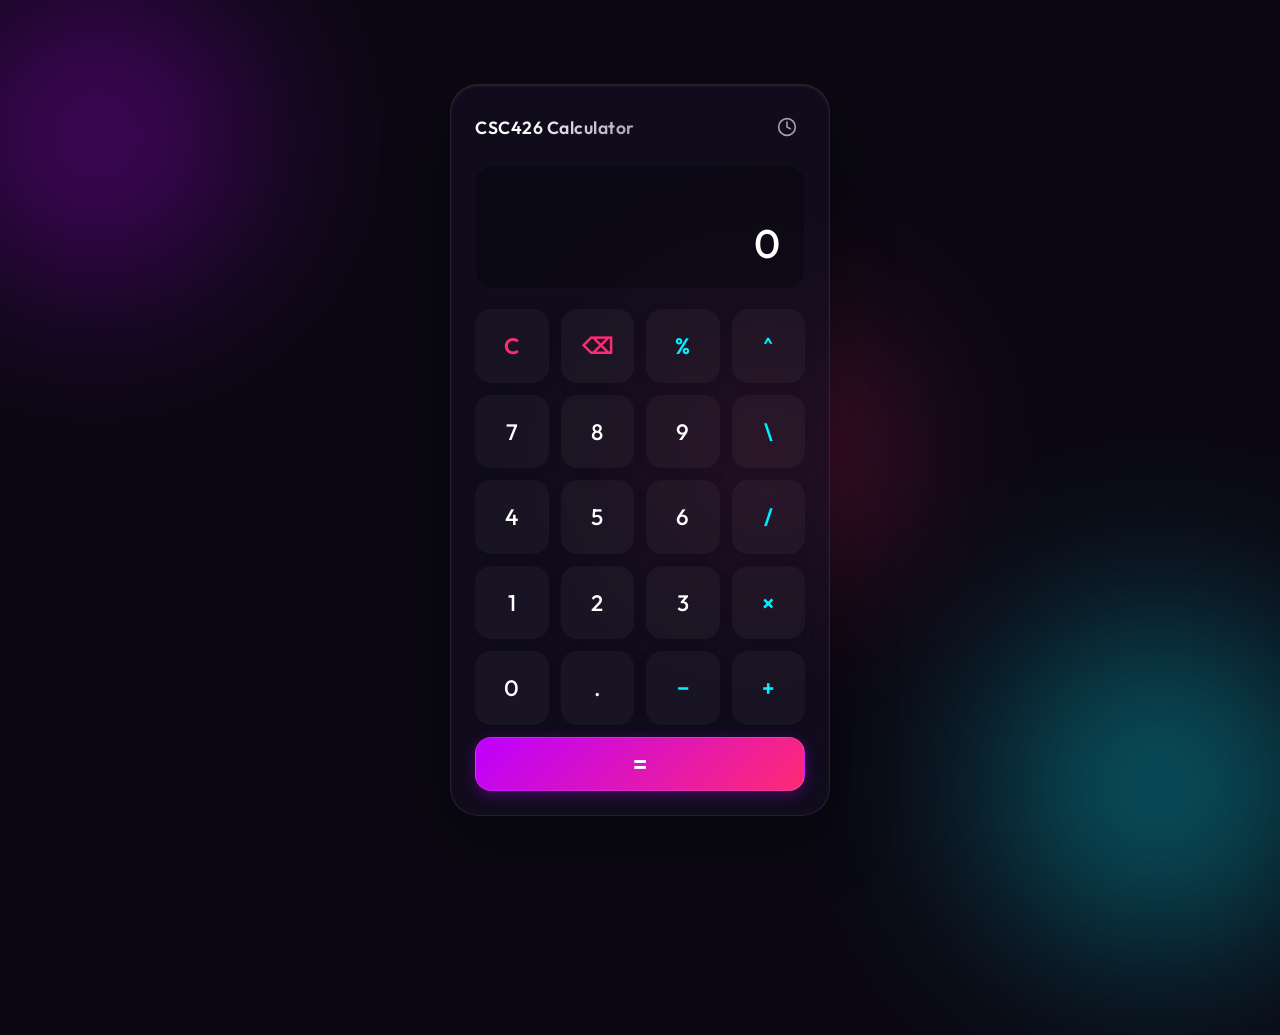
==== index.html @ 08188e0d "Initial commit: CSC426 Premium Calculator" ====
<!DOCTYPE html>
<html lang="en">
<head>
    <meta charset="UTF-8">
    <meta name="viewport" content="width=device-width, initial-scale=1.0">
    <meta name="description" content="A premium, highly aesthetic GUI-based calculator with standard and advanced operations, keyboard support, and history tracking.">
    <title>CSC426 Premium Calculator</title>
    <!-- Google Fonts -->
    <link rel="preconnect" href="https://fonts.googleapis.com">
    <link rel="preconnect" href="https://fonts.gstatic.com" crossorigin>
    <link href="https://fonts.googleapis.com/css2?family=Outfit:wght@300;400;500;600;700&display=swap" rel="stylesheet">
    <link rel="stylesheet" href="index.css">
</head>
<body>
    <!-- Background Animated Glow Bubbles -->
    <div class="glow-bubble bubble-1"></div>
    <div class="glow-bubble bubble-2"></div>
    <div class="glow-bubble bubble-3"></div>

    <div class="calculator-container" id="calculatorContainer">
        <!-- Header -->
        <header class="calculator-header">
            <h1 class="logo">CSC426 Calculator</h1>
            <button class="history-toggle-btn" id="historyToggleBtn" aria-label="Toggle calculation history">
                <!-- History Icon (SVG) -->
                <svg width="20" height="20" viewBox="0 0 24 24" fill="none" stroke="currentColor" stroke-width="2" stroke-linecap="round" stroke-linejoin="round">
                    <circle cx="12" cy="12" r="10"/>
                    <polyline points="12 6 12 12 16 14"/>
                </svg>
            </button>
        </header>

        <!-- Display Area -->
        <div class="calculator-display">
            <div class="expression-row" id="expressionDisplay" aria-live="polite"></div>
            <div class="result-row" id="resultDisplay" aria-live="polite">0</div>
        </div>

        <!-- Keypad Grid -->
        <div class="calculator-keypad">
            <!-- Row 1: Actions & Advanced Ops -->
            <button class="btn btn-action" id="key-clear" data-key="c">C</button>
            <button class="btn btn-action" id="key-backspace" data-key="backspace">⌫</button>
            <button class="btn btn-op" id="key-mod" data-op="%">%</button>
            <button class="btn btn-op" id="key-exp" data-op="^">^</button>

            <!-- Row 2 -->
            <button class="btn btn-num" data-num="7">7</button>
            <button class="btn btn-num" data-num="8">8</button>
            <button class="btn btn-num" data-num="9">9</button>
            <button class="btn btn-op" id="key-intdiv" data-op="\">\</button>

            <!-- Row 3 -->
            <button class="btn btn-num" data-num="4">4</button>
            <button class="btn btn-num" data-num="5">5</button>
            <button class="btn btn-num" data-num="6">6</button>
            <button class="btn btn-op" id="key-div" data-op="/">/</button>

            <!-- Row 4 -->
            <button class="btn btn-num" data-num="1">1</button>
            <button class="btn btn-num" data-num="2">2</button>
            <button class="btn btn-num" data-num="3">3</button>
            <button class="btn btn-op" id="key-mul" data-op="*">×</button>

            <!-- Row 5 -->
            <button class="btn btn-num" data-num="0">0</button>
            <button class="btn btn-num" data-num=".">.</button>
            <button class="btn btn-op" id="key-sub" data-op="-">−</button>
            <button class="btn btn-op" id="key-add" data-op="+">+</button>

            <!-- Equals (Spans full width or special style) -->
            <button class="btn btn-equals" id="key-equals">=</button>
        </div>

        <!-- History Panel (Slides out) -->
        <div class="history-panel" id="historyPanel">
            <div class="history-header">
                <h2>Calculation History</h2>
                <button class="close-history-btn" id="closeHistoryBtn" aria-label="Close history">
                    <svg width="20" height="20" viewBox="0 0 24 24" fill="none" stroke="currentColor" stroke-width="2" stroke-linecap="round" stroke-linejoin="round">
                        <line x1="18" y1="6" x2="6" y2="18"></line>
                        <line x1="6" y1="6" x2="18" y2="18"></line>
                    </svg>
                </button>
            </div>
            <div class="history-content" id="historyContent">
                <p class="empty-history-msg">No history yet</p>
            </div>
            <div class="history-footer">
                <button class="clear-history-btn" id="clearHistoryBtn">Clear All History</button>
            </div>
        </div>
    </div>

    <!-- Scripts -->
    <script src="index.js"></script>
</body>
</html>
---- index.css ----
/* Core Design System & Variables */
:root {
    --bg-dark: #0b0813;
    --card-bg: rgba(20, 16, 35, 0.65);
    --border-color: rgba(255, 255, 255, 0.08);
    --text-primary: #f3f0f7;
    --text-secondary: #a29bb3;
    
    /* Neon Colors */
    --neon-pink: #ff2a74;
    --neon-cyan: #00f0ff;
    --neon-purple: #bd00ff;
    --neon-yellow: #ffd000;
    --neon-green: #39ff14;
    --neon-red: #ff3b30;

    /* Key colors */
    --key-bg: rgba(255, 255, 255, 0.03);
    --key-bg-hover: rgba(255, 255, 255, 0.07);
    --key-bg-active: rgba(255, 255, 255, 0.12);
    
    --font-sans: 'Outfit', -apple-system, BlinkMacSystemFont, "Segoe UI", Roboto, sans-serif;
}

/* Base resets & styles */
* {
    box-sizing: border-box;
    margin: 0;
    padding: 0;
    user-select: none;
    -webkit-user-select: none;
}

body {
    background-color: var(--bg-dark);
    color: var(--text-primary);
    font-family: var(--font-sans);
    min-height: 100vh;
    display: flex;
    justify-content: center;
    align-items: center;
    overflow: hidden;
    position: relative;
}

/* Background animated glow bubbles */
.glow-bubble {
    position: absolute;
    border-radius: 50%;
    filter: blur(80px);
    opacity: 0.45;
    z-index: 0;
    pointer-events: none;
    animation: drift 25s infinite alternate ease-in-out;
}

.bubble-1 {
    width: 450px;
    height: 450px;
    background: radial-gradient(circle, var(--neon-purple) 0%, transparent 70%);
    top: -10%;
    left: -10%;
    animation-duration: 20s;
}

.bubble-2 {
    width: 500px;
    height: 500px;
    background: radial-gradient(circle, var(--neon-cyan) 0%, transparent 70%);
    bottom: -15%;
    right: -10%;
    animation-duration: 28s;
}

.bubble-3 {
    width: 350px;
    height: 350px;
    background: radial-gradient(circle, var(--neon-pink) 0%, transparent 70%);
    top: 50%;
    left: 60%;
    transform: translate(-50%, -50%);
    animation-duration: 22s;
}

@keyframes drift {
    0% {
        transform: translate(0, 0) scale(1) rotate(0deg);
    }
    50% {
        transform: translate(50px, -50px) scale(1.1) rotate(180deg);
    }
    100% {
        transform: translate(-30px, 40px) scale(0.9) rotate(360deg);
    }
}

/* Calculator Container */
.calculator-container {
    width: 100%;
    max-width: 380px;
    background: var(--card-bg);
    border: 1px solid var(--border-color);
    border-radius: 28px;
    box-shadow: 0 24px 64px rgba(0, 0, 0, 0.4), 
                inset 0 1px 2px rgba(255, 255, 255, 0.1);
    backdrop-filter: blur(20px);
    -webkit-backdrop-filter: blur(20px);
    padding: 24px;
    display: flex;
    flex-direction: column;
    gap: 20px;
    z-index: 10;
    position: relative;
    overflow: hidden;
}

/* Header */
.calculator-header {
    display: flex;
    justify-content: space-between;
    align-items: center;
}

.logo {
    font-size: 1.1rem;
    font-weight: 600;
    letter-spacing: 0.5px;
    background: linear-gradient(135deg, #ffffff 30%, var(--text-secondary));
    -webkit-background-clip: text;
    -webkit-text-fill-color: transparent;
}

.history-toggle-btn {
    background: transparent;
    border: none;
    color: var(--text-secondary);
    cursor: pointer;
    padding: 8px;
    border-radius: 50%;
    display: flex;
    align-items: center;
    justify-content: center;
    transition: all 0.3s cubic-bezier(0.4, 0, 0.2, 1);
}

.history-toggle-btn:hover {
    color: var(--neon-cyan);
    background: rgba(255, 255, 255, 0.05);
    transform: rotate(-15deg);
}

/* Display */
.calculator-display {
    background: rgba(0, 0, 0, 0.25);
    border-radius: 18px;
    padding: 20px 24px;
    min-height: 110px;
    display: flex;
    flex-direction: column;
    justify-content: flex-end;
    align-items: flex-end;
    gap: 8px;
    border: 1px solid rgba(255, 255, 255, 0.02);
    word-break: break-all;
    overflow: hidden;
}

.expression-row {
    font-size: 1.1rem;
    color: var(--text-secondary);
    min-height: 1.5rem;
    text-align: right;
    letter-spacing: 0.5px;
    font-weight: 300;
    transition: opacity 0.2s ease;
}

.result-row {
    font-size: 2.5rem;
    font-weight: 500;
    color: #fff;
    text-align: right;
    width: 100%;
    overflow-x: auto;
    white-space: nowrap;
    scrollbar-width: none; /* Firefox */
}

.result-row::-webkit-scrollbar {
    display: none; /* Safari and Chrome */
}

/* Keypad Grid */
.calculator-keypad {
    display: grid;
    grid-template-columns: repeat(4, 1fr);
    gap: 12px;
}

/* Key buttons base */
.btn {
    border: 1px solid transparent;
    border-radius: 16px;
    font-family: var(--font-sans);
    font-size: 1.4rem;
    font-weight: 500;
    color: var(--text-primary);
    background: var(--key-bg);
    aspect-ratio: 1;
    cursor: pointer;
    transition: all 0.2s cubic-bezier(0.4, 0, 0.2, 1);
    display: flex;
    align-items: center;
    justify-content: center;
    position: relative;
    overflow: hidden;
    outline: none;
    box-shadow: 0 4px 12px rgba(0, 0, 0, 0.15);
}

.btn::after {
    content: '';
    position: absolute;
    top: 50%;
    left: 50%;
    width: 0;
    height: 0;
    background: rgba(255, 255, 255, 0.15);
    border-radius: 50%;
    transform: translate(-50%, -50%);
    transition: width 0.3s ease, height 0.3s ease;
}

.btn:active::after {
    width: 120%;
    height: 120%;
}

.btn:hover {
    background: var(--key-bg-hover);
    border-color: rgba(255, 255, 255, 0.05);
    transform: translateY(-2px);
    box-shadow: 0 6px 16px rgba(0, 0, 0, 0.2);
}

.btn:active {
    background: var(--key-bg-active);
    transform: translateY(1px);
    box-shadow: 0 2px 6px rgba(0, 0, 0, 0.1);
}

/* Number Button */
.btn-num {
    color: #ffffff;
}

/* Operator Buttons */
.btn-op {
    color: var(--neon-cyan);
    font-weight: 600;
}

.btn-op:hover {
    color: #ffffff;
    background: var(--neon-cyan);
    box-shadow: 0 0 15px rgba(0, 240, 255, 0.4);
    border-color: rgba(0, 240, 255, 0.6);
}

/* Action Buttons (Clear, Backspace) */
.btn-action {
    color: var(--neon-pink);
    font-weight: 600;
}

.btn-action:hover {
    color: #ffffff;
    background: var(--neon-pink);
    box-shadow: 0 0 15px rgba(255, 42, 116, 0.4);
    border-color: rgba(255, 42, 116, 0.6);
}

/* Equals Button */
.btn-equals {
    grid-column: span 4;
    aspect-ratio: auto;
    height: 54px;
    background: linear-gradient(135deg, var(--neon-purple), var(--neon-pink));
    color: #ffffff;
    font-size: 1.6rem;
    font-weight: 600;
    box-shadow: 0 4px 15px rgba(189, 0, 255, 0.3);
    border-color: rgba(255, 255, 255, 0.1);
}

.btn-equals:hover {
    background: linear-gradient(135deg, #cd33ff, #ff4d8d);
    box-shadow: 0 6px 20px rgba(189, 0, 255, 0.5);
    transform: translateY(-2px);
}

.btn-equals:active {
    background: linear-gradient(135deg, var(--neon-purple), var(--neon-pink));
    box-shadow: 0 2px 10px rgba(189, 0, 255, 0.3);
    transform: translateY(1px);
}

/* History Panel Styling */
.history-panel {
    position: absolute;
    top: 0;
    right: 0;
    width: 100%;
    height: 100%;
    background: rgba(15, 12, 28, 0.95);
    backdrop-filter: blur(25px);
    -webkit-backdrop-filter: blur(25px);
    border-radius: 28px;
    z-index: 100;
    padding: 24px;
    display: flex;
    flex-direction: column;
    gap: 16px;
    transform: translateX(100%);
    transition: transform 0.4s cubic-bezier(0.16, 1, 0.3, 1);
}

.history-panel.open {
    transform: translateX(0);
}

.history-header {
    display: flex;
    justify-content: space-between;
    align-items: center;
    border-bottom: 1px solid rgba(255, 255, 255, 0.06);
    padding-bottom: 12px;
}

.history-header h2 {
    font-size: 1.1rem;
    font-weight: 600;
    color: #fff;
}

.close-history-btn {
    background: transparent;
    border: none;
    color: var(--text-secondary);
    cursor: pointer;
    padding: 4px;
    border-radius: 50%;
    display: flex;
    align-items: center;
    justify-content: center;
    transition: all 0.2s ease;
}

.close-history-btn:hover {
    color: var(--neon-pink);
    background: rgba(255, 255, 255, 0.05);
}

.history-content {
    flex-grow: 1;
    overflow-y: auto;
    display: flex;
    flex-direction: column;
    gap: 14px;
    padding-right: 4px;
}

/* Scrollbar styling for history content */
.history-content::-webkit-scrollbar {
    width: 4px;
}

.history-content::-webkit-scrollbar-track {
    background: transparent;
}

.history-content::-webkit-scrollbar-thumb {
    background: rgba(255, 255, 255, 0.1);
    border-radius: 4px;
}

.history-content::-webkit-scrollbar-thumb:hover {
    background: rgba(255, 255, 255, 0.25);
}

.empty-history-msg {
    color: var(--text-secondary);
    font-size: 0.95rem;
    text-align: center;
    margin-top: 40px;
}

.history-item {
    padding: 12px 14px;
    background: rgba(255, 255, 255, 0.02);
    border-radius: 12px;
    border: 1px solid rgba(255, 255, 255, 0.02);
    display: flex;
    flex-direction: column;
    gap: 4px;
    cursor: pointer;
    transition: all 0.2s ease;
}

.history-item:hover {
    background: rgba(255, 255, 255, 0.05);
    border-color: rgba(255, 255, 255, 0.08);
}

.history-item-expr {
    font-size: 0.9rem;
    color: var(--text-secondary);
    text-align: right;
    word-break: break-all;
}

.history-item-res {
    font-size: 1.25rem;
    font-weight: 600;
    color: var(--neon-cyan);
    text-align: right;
    word-break: break-all;
}

.history-footer {
    display: flex;
    justify-content: flex-end;
}

.clear-history-btn {
    background: transparent;
    border: 1px solid rgba(255, 42, 116, 0.3);
    color: var(--neon-pink);
    border-radius: 10px;
    padding: 8px 16px;
    font-family: var(--font-sans);
    font-weight: 500;
    font-size: 0.85rem;
    cursor: pointer;
    transition: all 0.2s ease;
}

.clear-history-btn:hover {
    background: rgba(255, 42, 116, 0.1);
    border-color: rgba(255, 42, 116, 0.6);
}

/* Responsiveness adjustments for smaller devices */
@media (max-height: 650px) {
    .calculator-container {
        max-width: 340px;
        padding: 16px;
        gap: 12px;
        border-radius: 20px;
    }
    
    .calculator-display {
        min-height: 80px;
        padding: 12px 18px;
    }
    
    .result-row {
        font-size: 2rem;
    }

    .btn {
        font-size: 1.2rem;
        border-radius: 12px;
    }
    
    .btn-equals {
        height: 46px;
    }
}
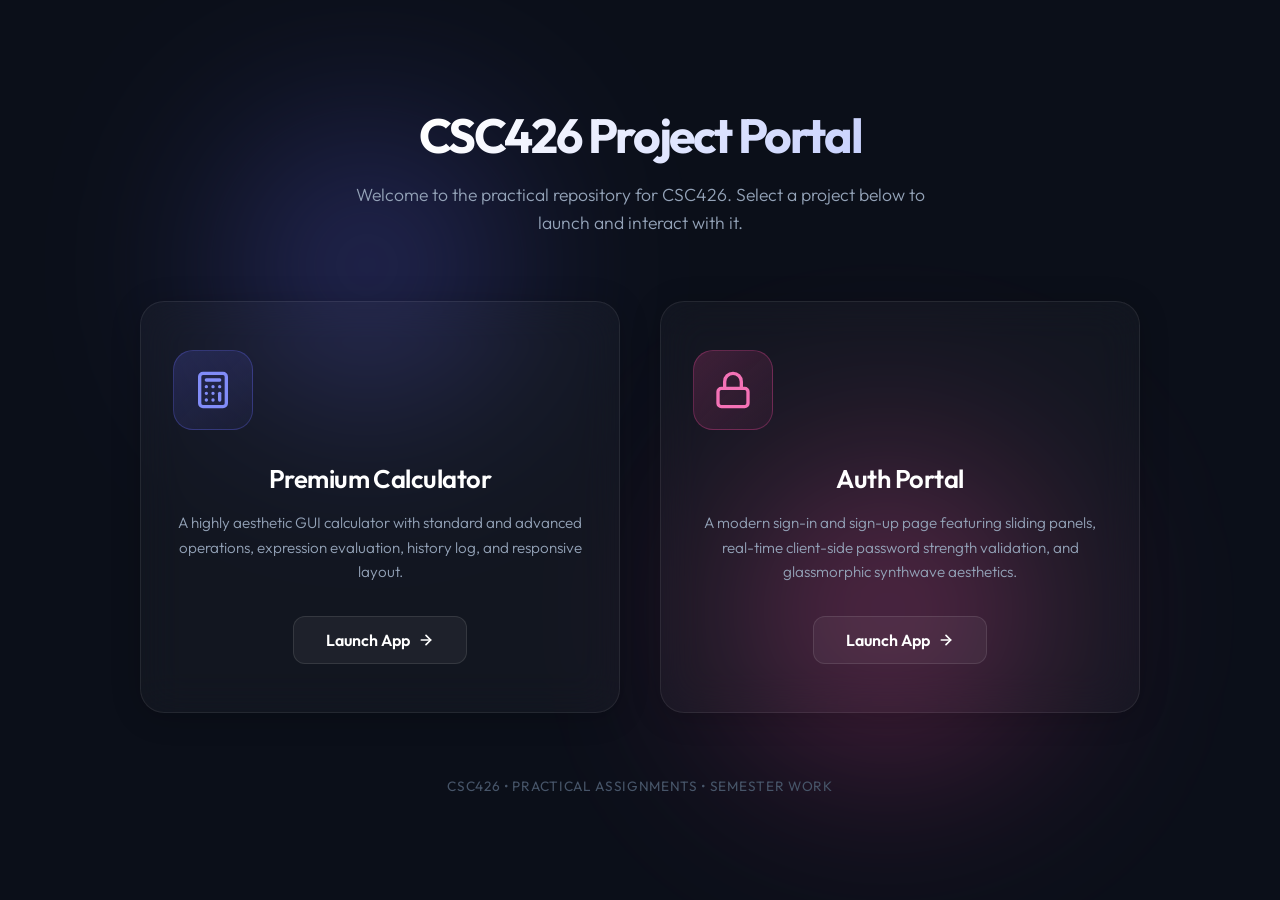
==== commit e672578e: "Add project portal index, and implement cross-browser compatibility fixes" ====
--- a/index.html
+++ b/index.html
@@ -3,96 +3,313 @@
 <head>
     <meta charset="UTF-8">
     <meta name="viewport" content="width=device-width, initial-scale=1.0">
-    <meta name="description" content="A premium, highly aesthetic GUI-based calculator with standard and advanced operations, keyboard support, and history tracking.">
-    <title>CSC426 Premium Calculator</title>
+    <meta name="description" content="CSC426 Practical Projects Portal - Access the Premium Calculator and Auth Portal assignment projects.">
+    <title>CSC426 Project Portal</title>
     <!-- Google Fonts -->
     <link rel="preconnect" href="https://fonts.googleapis.com">
     <link rel="preconnect" href="https://fonts.gstatic.com" crossorigin>
     <link href="https://fonts.googleapis.com/css2?family=Outfit:wght@300;400;500;600;700&display=swap" rel="stylesheet">
-    <link rel="stylesheet" href="index.css">
+    <style>
+        :root {
+            --bg-color: #0b0f19;
+            --card-bg: rgba(255, 255, 255, 0.03);
+            --card-border: rgba(255, 255, 255, 0.08);
+            --card-hover-border: rgba(255, 255, 255, 0.2);
+            --text-primary: #ffffff;
+            --text-secondary: #94a3b8;
+            --primary-glow: rgba(99, 102, 241, 0.15);
+            --secondary-glow: rgba(236, 72, 153, 0.15);
+            --accent-blue: #6366f1;
+            --accent-pink: #ec4899;
+            --transition-speed: 0.4s;
+        }
+
+        * {
+            box-sizing: border-box;
+            margin: 0;
+            padding: 0;
+        }
+
+        body {
+            font-family: 'Outfit', sans-serif;
+            background-color: var(--bg-color);
+            color: var(--text-primary);
+            min-height: 100vh;
+            display: flex;
+            flex-direction: column;
+            justify-content: center;
+            align-items: center;
+            overflow-x: hidden;
+            position: relative;
+            padding: 2rem;
+        }
+
+        /* Background Animated Glow Bubbles */
+        .glow-bubble {
+            position: absolute;
+            border-radius: 50%;
+            filter: blur(100px);
+            z-index: 0;
+            opacity: 0.6;
+            pointer-events: none;
+            animation: float 20s infinite alternate ease-in-out;
+        }
+
+        .bubble-1 {
+            top: 10%;
+            left: 15%;
+            width: 350px;
+            height: 350px;
+            background: radial-gradient(circle, var(--accent-blue) 0%, transparent 70%);
+        }
+
+        .bubble-2 {
+            bottom: 10%;
+            right: 15%;
+            width: 400px;
+            height: 400px;
+            background: radial-gradient(circle, var(--accent-pink) 0%, transparent 70%);
+            animation-delay: -5s;
+        }
+
+        @keyframes float {
+            0% {
+                transform: translate(0, 0) scale(1);
+            }
+            100% {
+                transform: translate(50px, 40px) scale(1.1);
+            }
+        }
+
+        /* Container & Portal Layout */
+        .portal-container {
+            position: relative;
+            z-index: 1;
+            max-width: 1000px;
+            width: 100%;
+            text-align: center;
+        }
+
+        header {
+            margin-bottom: 4rem;
+        }
+
+        h1 {
+            font-size: 3rem;
+            font-weight: 700;
+            letter-spacing: -0.05em;
+            margin-bottom: 1rem;
+            background: linear-gradient(135deg, #ffffff 30%, #a5b4fc 100%);
+            -webkit-background-clip: text;
+            -webkit-text-fill-color: transparent;
+        }
+
+        .subtitle {
+            font-size: 1.1rem;
+            color: var(--text-secondary);
+            font-weight: 300;
+            max-width: 600px;
+            margin: 0 auto;
+            line-height: 1.6;
+        }
+
+        /* Grid */
+        .projects-grid {
+            display: grid;
+            grid-template-columns: repeat(auto-fit, minmax(320px, 1fr));
+            gap: 2.5rem;
+            justify-content: center;
+            width: 100%;
+        }
+
+        /* Project Cards */
+        .project-card {
+            background: var(--card-bg);
+            border: 1px solid var(--card-border);
+            border-radius: 24px;
+            padding: 3rem 2rem;
+            text-decoration: none;
+            color: inherit;
+            display: flex;
+            flex-direction: column;
+            align-items: center;
+            justify-content: space-between;
+            transition: all var(--transition-speed) cubic-bezier(0.16, 1, 0.3, 1);
+            backdrop-filter: blur(20px);
+            -webkit-backdrop-filter: blur(20px);
+            position: relative;
+            overflow: hidden;
+            box-shadow: 0 4px 30px rgba(0, 0, 0, 0.2);
+        }
+
+        .project-card::before {
+            content: '';
+            position: absolute;
+            top: 0;
+            left: 0;
+            width: 100%;
+            height: 100%;
+            background: linear-gradient(180deg, rgba(255, 255, 255, 0.05) 0%, transparent 100%);
+            opacity: 0;
+            transition: opacity var(--transition-speed);
+        }
+
+        .project-card:hover {
+            transform: translateY(-8px);
+            border-color: var(--card-hover-border);
+            box-shadow: 0 20px 40px rgba(0, 0, 0, 0.4), 
+                        0 0 40px rgba(99, 102, 241, 0.1);
+        }
+
+        .project-card:hover::before {
+            opacity: 1;
+        }
+
+        .card-icon-container {
+            width: 80px;
+            height: 80px;
+            border-radius: 20px;
+            display: flex;
+            align-items: center;
+            justify-content: center;
+            margin-bottom: 2rem;
+            transition: transform var(--transition-speed);
+        }
+
+        .project-card:hover .card-icon-container {
+            transform: scale(1.1) rotate(5deg);
+        }
+
+        .calculator-card .card-icon-container {
+            background: linear-gradient(135deg, rgba(99, 102, 241, 0.2) 0%, rgba(99, 102, 241, 0.05) 100%);
+            border: 1px solid rgba(99, 102, 241, 0.3);
+            color: #818cf8;
+        }
+
+        .auth-card .card-icon-container {
+            background: linear-gradient(135deg, rgba(236, 72, 153, 0.2) 0%, rgba(236, 72, 153, 0.05) 100%);
+            border: 1px solid rgba(236, 72, 153, 0.3);
+            color: #f472b6;
+        }
+
+        .project-card h2 {
+            font-size: 1.6rem;
+            font-weight: 600;
+            margin-bottom: 1rem;
+            letter-spacing: -0.02em;
+        }
+
+        .project-card p {
+            font-size: 0.95rem;
+            color: var(--text-secondary);
+            line-height: 1.6;
+            margin-bottom: 2rem;
+            font-weight: 300;
+        }
+
+        .btn-launch {
+            display: inline-flex;
+            align-items: center;
+            gap: 0.5rem;
+            font-size: 1rem;
+            font-weight: 600;
+            padding: 0.8rem 2rem;
+            border-radius: 12px;
+            background: rgba(255, 255, 255, 0.05);
+            border: 1px solid rgba(255, 255, 255, 0.1);
+            color: var(--text-primary);
+            transition: all var(--transition-speed);
+        }
+
+        .calculator-card:hover .btn-launch {
+            background: var(--accent-blue);
+            border-color: var(--accent-blue);
+            box-shadow: 0 0 20px rgba(99, 102, 241, 0.4);
+        }
+
+        .auth-card:hover .btn-launch {
+            background: var(--accent-pink);
+            border-color: var(--accent-pink);
+            box-shadow: 0 0 20px rgba(236, 72, 153, 0.4);
+        }
+
+        /* Footer */
+        footer {
+            margin-top: auto;
+            padding-top: 4rem;
+            font-size: 0.85rem;
+            color: #475569;
+            font-weight: 400;
+            letter-spacing: 0.05em;
+            text-transform: uppercase;
+        }
+    </style>
 </head>
 <body>
     <!-- Background Animated Glow Bubbles -->
     <div class="glow-bubble bubble-1"></div>
     <div class="glow-bubble bubble-2"></div>
-    <div class="glow-bubble bubble-3"></div>
-
-    <div class="calculator-container" id="calculatorContainer">
+
+    <div class="portal-container">
         <!-- Header -->
-        <header class="calculator-header">
-            <h1 class="logo">CSC426 Calculator</h1>
-            <button class="history-toggle-btn" id="historyToggleBtn" aria-label="Toggle calculation history">
-                <!-- History Icon (SVG) -->
-                <svg width="20" height="20" viewBox="0 0 24 24" fill="none" stroke="currentColor" stroke-width="2" stroke-linecap="round" stroke-linejoin="round">
-                    <circle cx="12" cy="12" r="10"/>
-                    <polyline points="12 6 12 12 16 14"/>
-                </svg>
-            </button>
+        <header>
+            <h1 id="portal-title">CSC426 Project Portal</h1>
+            <p class="subtitle">Welcome to the practical repository for CSC426. Select a project below to launch and interact with it.</p>
         </header>
 
-        <!-- Display Area -->
-        <div class="calculator-display">
-            <div class="expression-row" id="expressionDisplay" aria-live="polite"></div>
-            <div class="result-row" id="resultDisplay" aria-live="polite">0</div>
-        </div>
-
-        <!-- Keypad Grid -->
-        <div class="calculator-keypad">
-            <!-- Row 1: Actions & Advanced Ops -->
-            <button class="btn btn-action" id="key-clear" data-key="c">C</button>
-            <button class="btn btn-action" id="key-backspace" data-key="backspace">⌫</button>
-            <button class="btn btn-op" id="key-mod" data-op="%">%</button>
-            <button class="btn btn-op" id="key-exp" data-op="^">^</button>
-
-            <!-- Row 2 -->
-            <button class="btn btn-num" data-num="7">7</button>
-            <button class="btn btn-num" data-num="8">8</button>
-            <button class="btn btn-num" data-num="9">9</button>
-            <button class="btn btn-op" id="key-intdiv" data-op="\">\</button>
-
-            <!-- Row 3 -->
-            <button class="btn btn-num" data-num="4">4</button>
-            <button class="btn btn-num" data-num="5">5</button>
-            <button class="btn btn-num" data-num="6">6</button>
-            <button class="btn btn-op" id="key-div" data-op="/">/</button>
-
-            <!-- Row 4 -->
-            <button class="btn btn-num" data-num="1">1</button>
-            <button class="btn btn-num" data-num="2">2</button>
-            <button class="btn btn-num" data-num="3">3</button>
-            <button class="btn btn-op" id="key-mul" data-op="*">×</button>
-
-            <!-- Row 5 -->
-            <button class="btn btn-num" data-num="0">0</button>
-            <button class="btn btn-num" data-num=".">.</button>
-            <button class="btn btn-op" id="key-sub" data-op="-">−</button>
-            <button class="btn btn-op" id="key-add" data-op="+">+</button>
-
-            <!-- Equals (Spans full width or special style) -->
-            <button class="btn btn-equals" id="key-equals">=</button>
-        </div>
-
-        <!-- History Panel (Slides out) -->
-        <div class="history-panel" id="historyPanel">
-            <div class="history-header">
-                <h2>Calculation History</h2>
-                <button class="close-history-btn" id="closeHistoryBtn" aria-label="Close history">
-                    <svg width="20" height="20" viewBox="0 0 24 24" fill="none" stroke="currentColor" stroke-width="2" stroke-linecap="round" stroke-linejoin="round">
-                        <line x1="18" y1="6" x2="6" y2="18"></line>
-                        <line x1="6" y1="6" x2="18" y2="18"></line>
+        <!-- Grid of Project Cards -->
+        <main class="projects-grid">
+            <!-- Card 1: Calculator -->
+            <a href="/calculator/index.html" class="project-card calculator-card" id="link-calculator">
+                <div>
+                    <div class="card-icon-container">
+                        <!-- Calculator Icon -->
+                        <svg width="40" height="40" viewBox="0 0 24 24" fill="none" stroke="currentColor" stroke-width="2" stroke-linecap="round" stroke-linejoin="round">
+                            <rect x="4" y="2" width="16" height="20" rx="2" ry="2"/>
+                            <line x1="8" y1="6" x2="16" y2="6"/>
+                            <line x1="16" y1="14" x2="16" y2="18"/>
+                            <path d="M16 10h.01M12 10h.01M8 10h.01M12 14h.01M8 14h.01M12 18h.01M8 18h.01"/>
+                        </svg>
+                    </div>
+                    <h2>Premium Calculator</h2>
+                    <p>A highly aesthetic GUI calculator with standard and advanced operations, expression evaluation, history log, and responsive layout.</p>
+                </div>
+                <div class="btn-launch">
+                    Launch App
+                    <svg width="16" height="16" viewBox="0 0 24 24" fill="none" stroke="currentColor" stroke-width="2.5" stroke-linecap="round" stroke-linejoin="round">
+                        <line x1="5" y1="12" x2="19" y2="12"></line>
+                        <polyline points="12 5 19 12 12 19"></polyline>
                     </svg>
-                </button>
-            </div>
-            <div class="history-content" id="historyContent">
-                <p class="empty-history-msg">No history yet</p>
-            </div>
-            <div class="history-footer">
-                <button class="clear-history-btn" id="clearHistoryBtn">Clear All History</button>
-            </div>
-        </div>
+                </div>
+            </a>
+
+            <!-- Card 2: Auth Portal -->
+            <a href="/auth/index.html" class="project-card auth-card" id="link-auth">
+                <div>
+                    <div class="card-icon-container">
+                        <!-- Shield/Lock Icon -->
+                        <svg width="40" height="40" viewBox="0 0 24 24" fill="none" stroke="currentColor" stroke-width="2" stroke-linecap="round" stroke-linejoin="round">
+                            <rect x="3" y="11" width="18" height="11" rx="2" ry="2"/>
+                            <path d="M7 11V7a5 5 0 0 1 10 0v4"/>
+                        </svg>
+                    </div>
+                    <h2>Auth Portal</h2>
+                    <p>A modern sign-in and sign-up page featuring sliding panels, real-time client-side password strength validation, and glassmorphic synthwave aesthetics.</p>
+                </div>
+                <div class="btn-launch">
+                    Launch App
+                    <svg width="16" height="16" viewBox="0 0 24 24" fill="none" stroke="currentColor" stroke-width="2.5" stroke-linecap="round" stroke-linejoin="round">
+                        <line x1="5" y1="12" x2="19" y2="12"></line>
+                        <polyline points="12 5 19 12 12 19"></polyline>
+                    </svg>
+                </div>
+            </a>
+        </main>
+
+        <!-- Footer -->
+        <footer>
+            CSC426 &bull; Practical Assignments &bull; Semester Work
+        </footer>
     </div>
-
-    <!-- Scripts -->
-    <script src="index.js"></script>
 </body>
 </html>
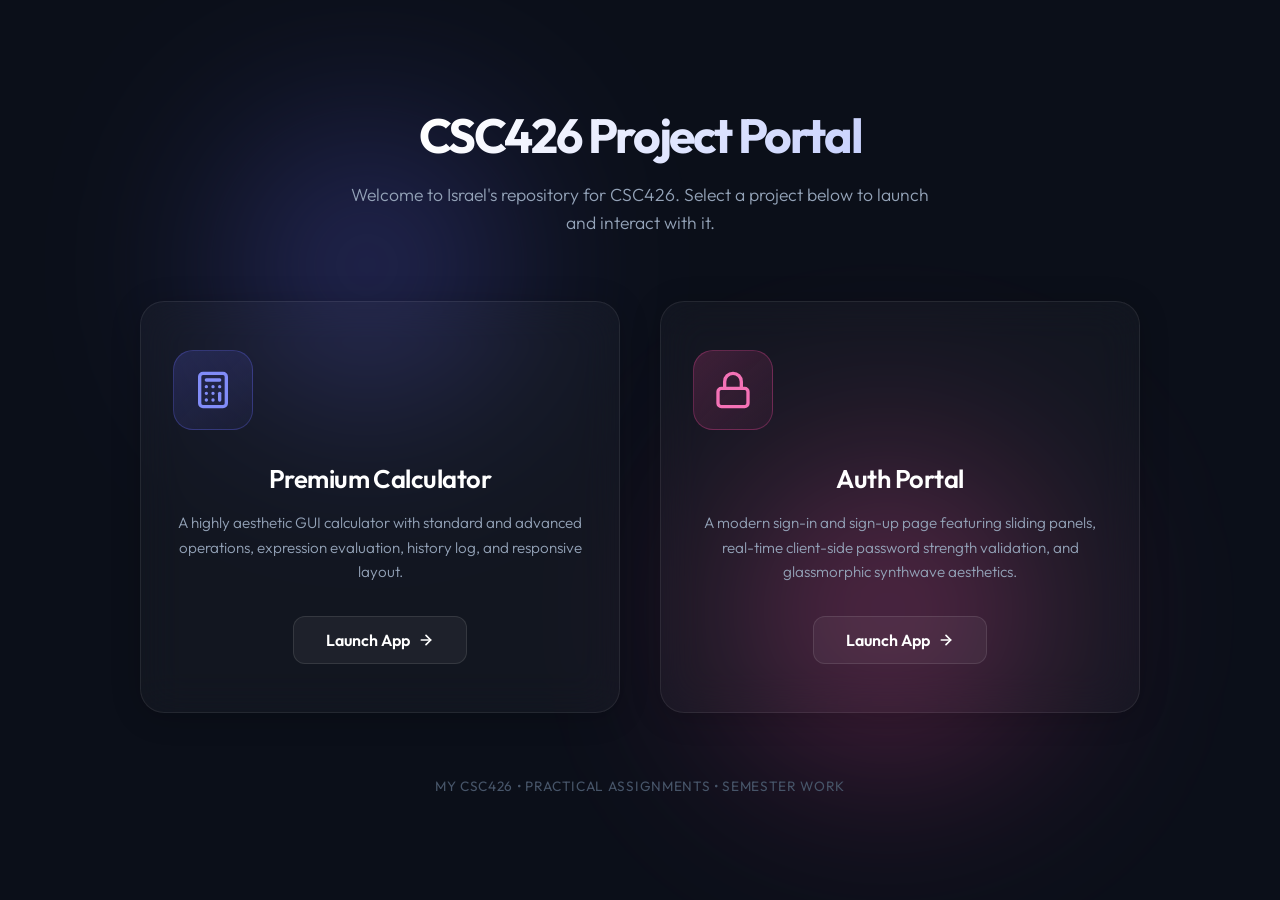
==== commit 9c5aa982: "Updated CSC426" ====
--- a/index.html
+++ b/index.html
@@ -254,7 +254,7 @@
         <!-- Header -->
         <header>
             <h1 id="portal-title">CSC426 Project Portal</h1>
-            <p class="subtitle">Welcome to the practical repository for CSC426. Select a project below to launch and interact with it.</p>
+            <p class="subtitle">Welcome to Israel's repository for CSC426. Select a project below to launch and interact with it.</p>
         </header>
 
         <!-- Grid of Project Cards -->
@@ -308,7 +308,7 @@
 
         <!-- Footer -->
         <footer>
-            CSC426 &bull; Practical Assignments &bull; Semester Work
+           My CSC426 &bull; Practical Assignments &bull; Semester Work
         </footer>
     </div>
 </body>
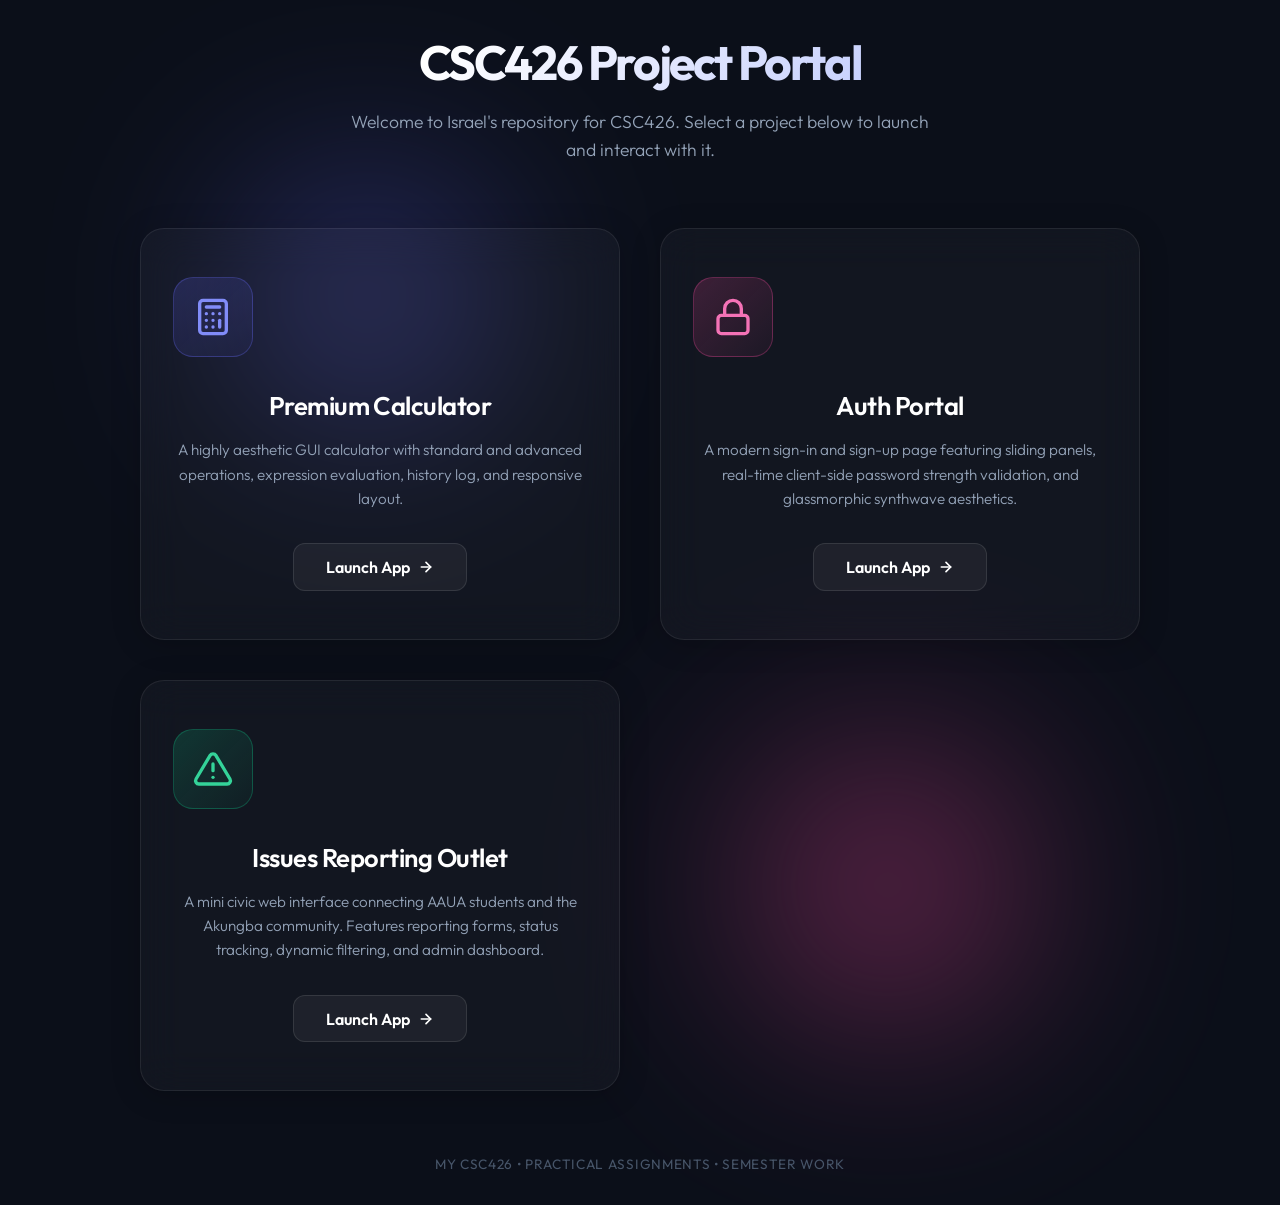
==== commit e0405224: "Add Issues Reporting Outlet (IRO) assignment project" ====
--- a/index.html
+++ b/index.html
@@ -21,6 +21,7 @@
             --secondary-glow: rgba(236, 72, 153, 0.15);
             --accent-blue: #6366f1;
             --accent-pink: #ec4899;
+            --accent-emerald: #10b981;
             --transition-speed: 0.4s;
         }
 
@@ -192,6 +193,12 @@
             color: #f472b6;
         }
 
+        .iro-card .card-icon-container {
+            background: linear-gradient(135deg, rgba(16, 185, 129, 0.2) 0%, rgba(16, 185, 129, 0.05) 100%);
+            border: 1px solid rgba(16, 185, 129, 0.3);
+            color: #34d399;
+        }
+
         .project-card h2 {
             font-size: 1.6rem;
             font-weight: 600;
@@ -231,6 +238,12 @@
             background: var(--accent-pink);
             border-color: var(--accent-pink);
             box-shadow: 0 0 20px rgba(236, 72, 153, 0.4);
+        }
+
+        .iro-card:hover .btn-launch {
+            background: var(--accent-emerald);
+            border-color: var(--accent-emerald);
+            box-shadow: 0 0 20px rgba(16, 185, 129, 0.4);
         }
 
         /* Footer */
@@ -304,6 +317,29 @@
                     </svg>
                 </div>
             </a>
+
+            <!-- Card 3: Issues Reporting Outlet (IRO) -->
+            <a href="/iro/index.html" class="project-card iro-card" id="link-iro">
+                <div>
+                    <div class="card-icon-container">
+                        <!-- Alert/Notification Icon -->
+                        <svg width="40" height="40" viewBox="0 0 24 24" fill="none" stroke="currentColor" stroke-width="2" stroke-linecap="round" stroke-linejoin="round">
+                            <path d="M10.29 3.86L1.82 18a2 2 0 0 0 1.71 3h16.94a2 2 0 0 0 1.71-3L13.71 3.86a2 2 0 0 0-3.42 0z"/>
+                            <line x1="12" y1="9" x2="12" y2="13"/>
+                            <line x1="12" y1="17" x2="12.01" y2="17"/>
+                        </svg>
+                    </div>
+                    <h2>Issues Reporting Outlet</h2>
+                    <p>A mini civic web interface connecting AAUA students and the Akungba community. Features reporting forms, status tracking, dynamic filtering, and admin dashboard.</p>
+                </div>
+                <div class="btn-launch">
+                    Launch App
+                    <svg width="16" height="16" viewBox="0 0 24 24" fill="none" stroke="currentColor" stroke-width="2.5" stroke-linecap="round" stroke-linejoin="round">
+                        <line x1="5" y1="12" x2="19" y2="12"></line>
+                        <polyline points="12 5 19 12 12 19"></polyline>
+                    </svg>
+                </div>
+            </a>
         </main>
 
         <!-- Footer -->
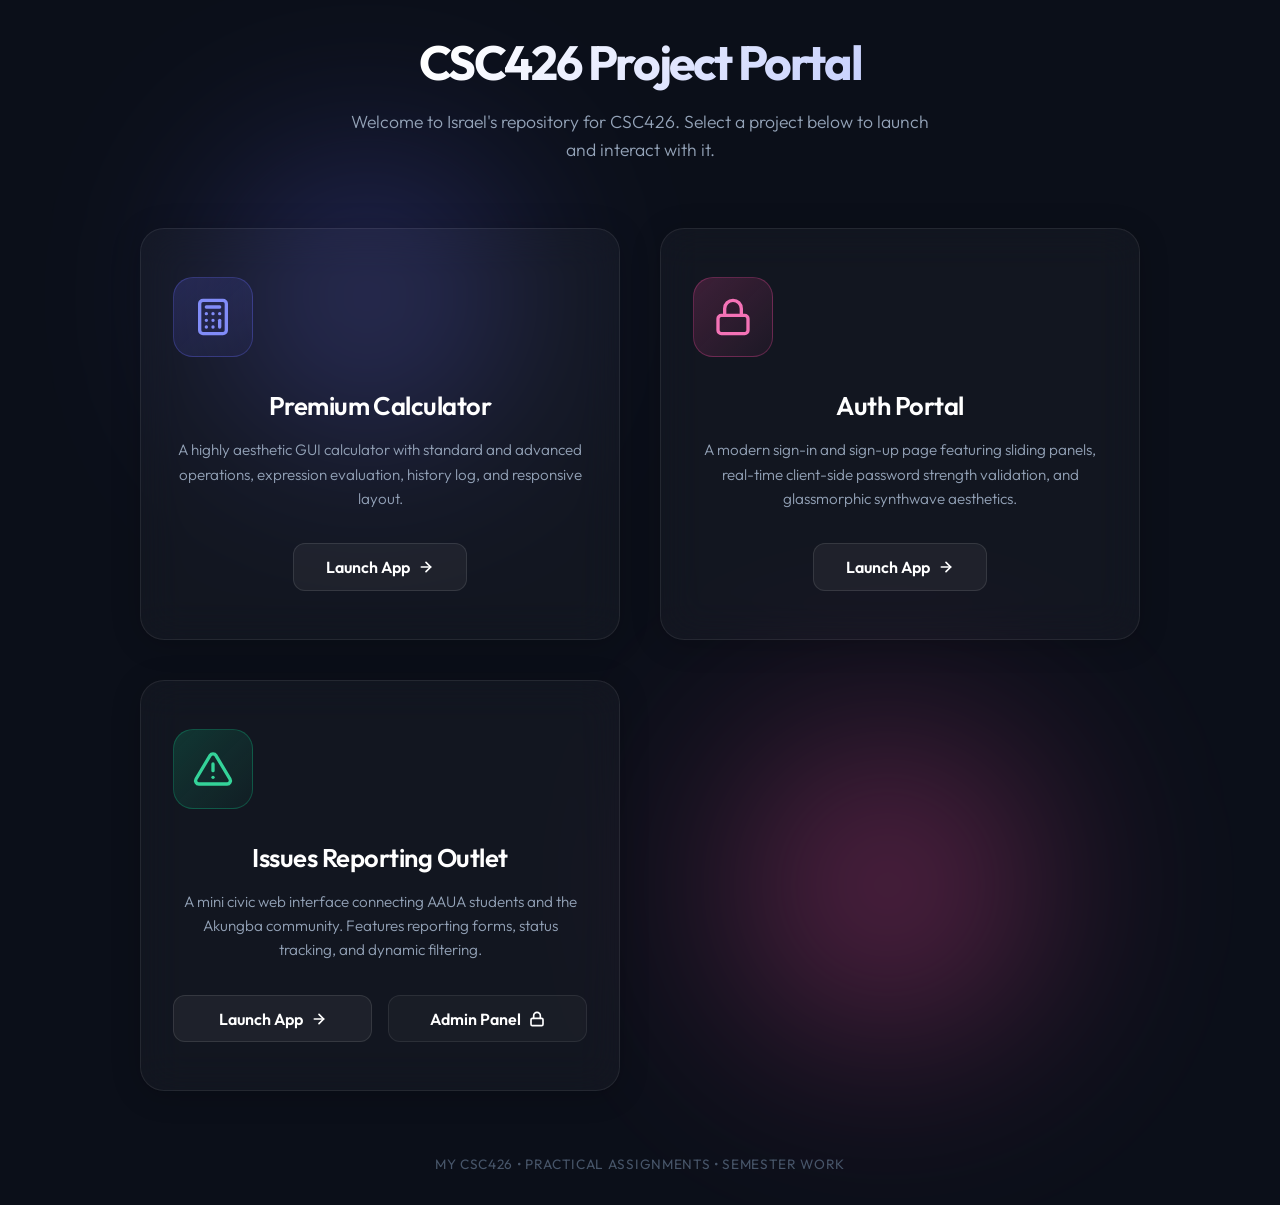
==== commit 31f90715: "Restrict admin access; move admin link to project homepage card" ====
--- a/index.html
+++ b/index.html
@@ -240,10 +240,17 @@
             box-shadow: 0 0 20px rgba(236, 72, 153, 0.4);
         }
 
-        .iro-card:hover .btn-launch {
+        .iro-card:hover .btn-launch:first-of-type {
             background: var(--accent-emerald);
             border-color: var(--accent-emerald);
             box-shadow: 0 0 20px rgba(16, 185, 129, 0.4);
+        }
+
+        .iro-card .btn-launch.admin-btn:hover {
+            background: rgba(16, 185, 129, 0.15) !important;
+            border-color: var(--accent-emerald) !important;
+            box-shadow: 0 0 20px rgba(16, 185, 129, 0.25) !important;
+            color: var(--text-primary) !important;
         }
 
         /* Footer */
@@ -319,7 +326,7 @@
             </a>
 
             <!-- Card 3: Issues Reporting Outlet (IRO) -->
-            <a href="/iro/index.html" class="project-card iro-card" id="link-iro">
+            <div class="project-card iro-card" id="link-iro">
                 <div>
                     <div class="card-icon-container">
                         <!-- Alert/Notification Icon -->
@@ -330,16 +337,25 @@
                         </svg>
                     </div>
                     <h2>Issues Reporting Outlet</h2>
-                    <p>A mini civic web interface connecting AAUA students and the Akungba community. Features reporting forms, status tracking, dynamic filtering, and admin dashboard.</p>
-                </div>
-                <div class="btn-launch">
-                    Launch App
-                    <svg width="16" height="16" viewBox="0 0 24 24" fill="none" stroke="currentColor" stroke-width="2.5" stroke-linecap="round" stroke-linejoin="round">
-                        <line x1="5" y1="12" x2="19" y2="12"></line>
-                        <polyline points="12 5 19 12 12 19"></polyline>
-                    </svg>
-                </div>
-            </a>
+                    <p>A mini civic web interface connecting AAUA students and the Akungba community. Features reporting forms, status tracking, and dynamic filtering.</p>
+                </div>
+                <div style="display: flex; gap: 1rem; width: 100%; justify-content: center; z-index: 10; margin-top: auto;">
+                    <a href="/iro/index.html" class="btn-launch" style="text-decoration: none; flex: 1; justify-content: center;">
+                        Launch App
+                        <svg width="16" height="16" viewBox="0 0 24 24" fill="none" stroke="currentColor" stroke-width="2.5" stroke-linecap="round" stroke-linejoin="round">
+                            <line x1="5" y1="12" x2="19" y2="12"></line>
+                            <polyline points="12 5 19 12 12 19"></polyline>
+                        </svg>
+                    </a>
+                    <a href="/iro/index.html#admin" class="btn-launch admin-btn" style="text-decoration: none; flex: 1; justify-content: center; background: rgba(255, 255, 255, 0.03); border-color: rgba(255, 255, 255, 0.08);">
+                        Admin Panel
+                        <svg width="16" height="16" viewBox="0 0 24 24" fill="none" stroke="currentColor" stroke-width="2.5" stroke-linecap="round" stroke-linejoin="round">
+                            <rect x="3" y="11" width="18" height="11" rx="2" ry="2"/>
+                            <path d="M7 11V7a5 5 0 0 1 10 0v4"/>
+                        </svg>
+                    </a>
+                </div>
+            </div>
         </main>
 
         <!-- Footer -->
